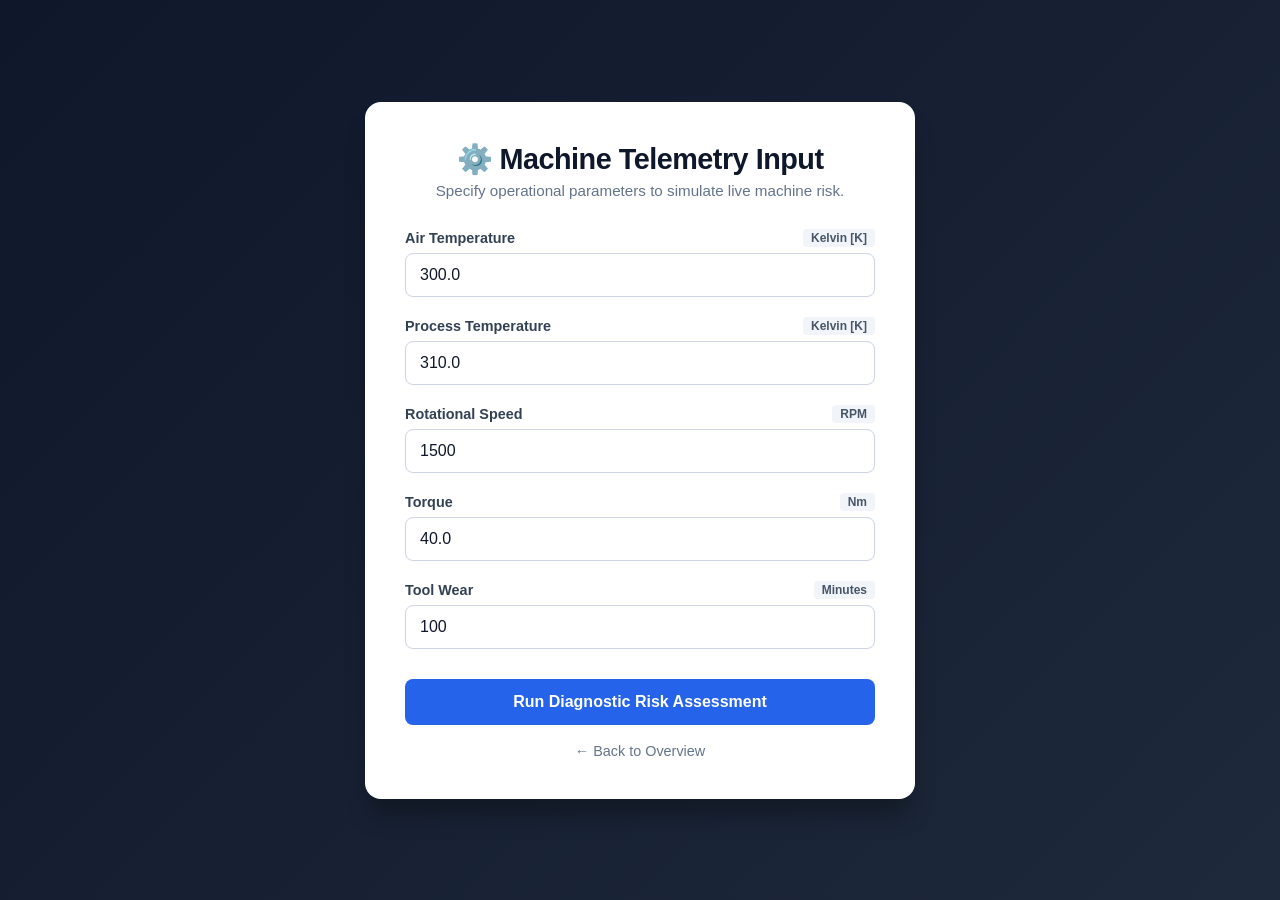
==== website/templates/predict.html @ e2913ee7 "Upload complete Predictive Maintenance project including Labs 1-12 and web app" ====
<!DOCTYPE html>
<html lang="en">
<head>
    <meta charset="UTF-8">
    <meta name="viewport" content="width=device-width, initial-scale=1.0">
    <title>Telemetry Assessment - Predictive Maintenance</title>
    <style>
        * { box-sizing: border-box; margin: 0; padding: 0; font-family: 'Inter', -apple-system, BlinkMacSystemFont, 'Segoe UI', Roboto, sans-serif; }
        body { background: linear-gradient(135deg, #0f172a 0%, #1e293b 100%); color: #f8fafc; min-height: 100vh; display: flex; justify-content: center; align-items: center; padding: 30px 20px; }
        .container { background: #ffffff; color: #0f172a; border-radius: 16px; width: 100%; max-width: 550px; padding: 40px; box-shadow: 0 20px 25px -5px rgba(0, 0, 0, 0.3); }
        .header { text-align: center; margin-bottom: 30px; }
        .header h2 { font-size: 1.8rem; font-weight: 700; color: #0f172a; letter-spacing: -0.5px; }
        .header p { color: #64748b; font-size: 0.95rem; margin-top: 6px; }
        .form-group { margin-bottom: 20px; }
        .label-row { display: flex; justify-content: space-between; align-items: center; margin-bottom: 6px; }
        label { font-weight: 600; font-size: 0.9rem; color: #334155; }
        .unit-badge { font-size: 0.75rem; background: #f1f5f9; color: #475569; padding: 2px 8px; border-radius: 4px; font-weight: 600; }
        input { width: 100%; padding: 12px 14px; border: 1.5px solid #cbd5e1; border-radius: 8px; font-size: 1rem; color: #0f172a; transition: border-color 0.2s ease, box-shadow 0.2s ease; outline: none; }
        input:focus { border-color: #2563eb; box-shadow: 0 0 0 3px rgba(37, 99, 235, 0.15); }
        button { background: #2563eb; color: #ffffff; border: none; padding: 14px; border-radius: 8px; width: 100%; font-size: 1rem; font-weight: 600; cursor: pointer; transition: background 0.2s ease, transform 0.1s ease; margin-top: 10px; }
        button:hover { background: #1d4ed8; transform: translateY(-1px); }
        .back-btn { display: block; text-align: center; margin-top: 18px; color: #64748b; text-decoration: none; font-size: 0.9rem; font-weight: 500; }
        .back-btn:hover { color: #2563eb; }
    </style>
</head>
<body>
    <div class="container">
        <div class="header">
            <h2>⚙️ Machine Telemetry Input</h2>
            <p>Specify operational parameters to simulate live machine risk.</p>
        </div>
        <form action="/predict" method="POST">
            <div class="form-group">
                <div class="label-row">
                    <label>Air Temperature</label>
                    <span class="unit-badge">Kelvin [K]</span>
                </div>
                <input type="number" step="0.1" name="air_temp" value="300.0" required>
            </div>
            <div class="form-group">
                <div class="label-row">
                    <label>Process Temperature</label>
                    <span class="unit-badge">Kelvin [K]</span>
                </div>
                <input type="number" step="0.1" name="proc_temp" value="310.0" required>
            </div>
            <div class="form-group">
                <div class="label-row">
                    <label>Rotational Speed</label>
                    <span class="unit-badge">RPM</span>
                </div>
                <input type="number" step="1" name="speed" value="1500" required>
            </div>
            <div class="form-group">
                <div class="label-row">
                    <label>Torque</label>
                    <span class="unit-badge">Nm</span>
                </div>
                <input type="number" step="0.1" name="torque" value="40.0" required>
            </div>
            <div class="form-group">
                <div class="label-row">
                    <label>Tool Wear</label>
                    <span class="unit-badge">Minutes</span>
                </div>
                <input type="number" step="1" name="tool_wear" value="100" required>
            </div>
            <button type="submit">Run Diagnostic Risk Assessment</button>
        </form>
        <a href="/" class="back-btn">← Back to Overview</a>
    </div>
</body>
</html>
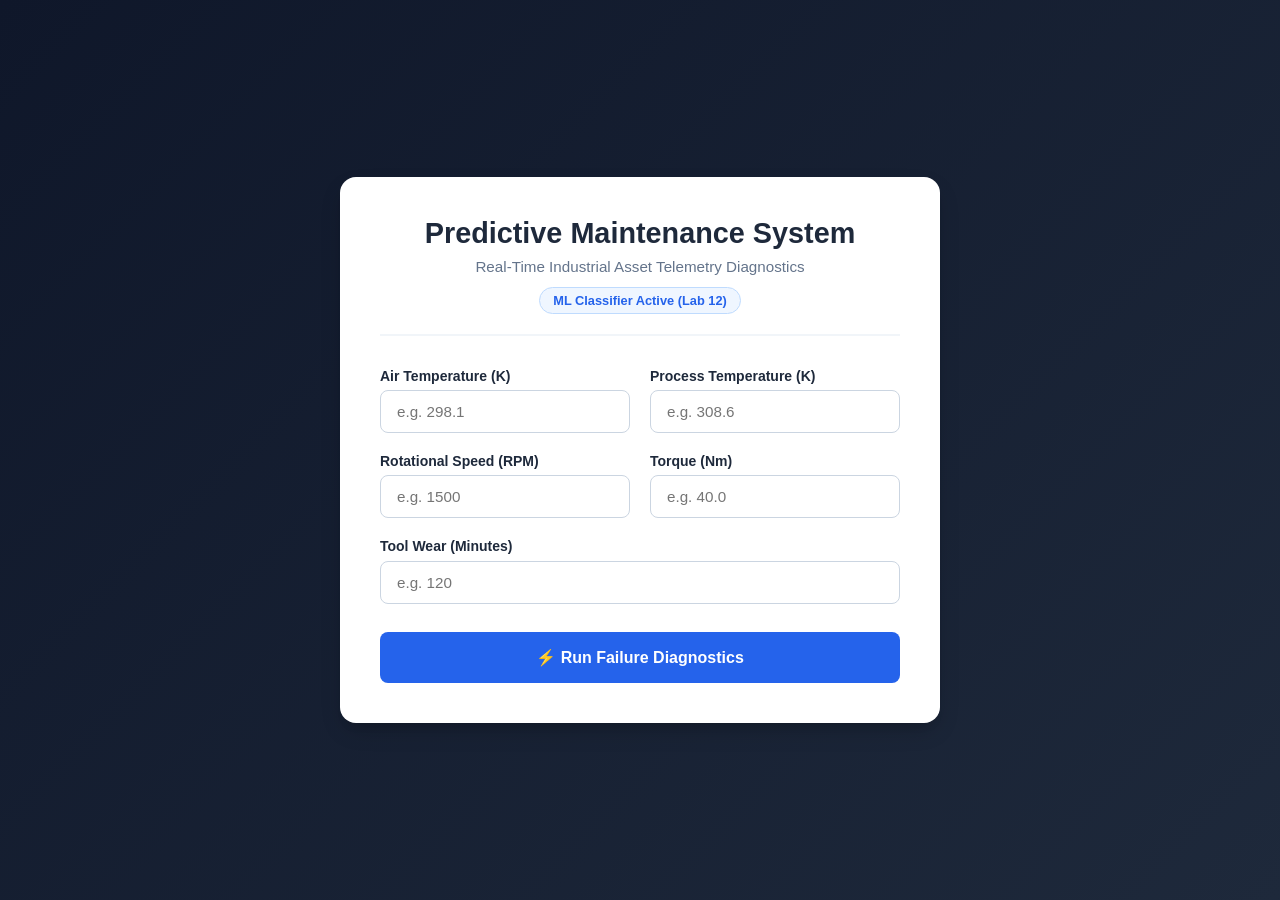
==== commit cd29227c: "updates" ====
--- a/website/templates/predict.html
+++ b/website/templates/predict.html
@@ -1,73 +1,170 @@
 <!DOCTYPE html>
 <html lang="en">
 <head>
-    <meta charset="UTF-8">
-    <meta name="viewport" content="width=device-width, initial-scale=1.0">
-    <title>Telemetry Assessment - Predictive Maintenance</title>
-    <style>
-        * { box-sizing: border-box; margin: 0; padding: 0; font-family: 'Inter', -apple-system, BlinkMacSystemFont, 'Segoe UI', Roboto, sans-serif; }
-        body { background: linear-gradient(135deg, #0f172a 0%, #1e293b 100%); color: #f8fafc; min-height: 100vh; display: flex; justify-content: center; align-items: center; padding: 30px 20px; }
-        .container { background: #ffffff; color: #0f172a; border-radius: 16px; width: 100%; max-width: 550px; padding: 40px; box-shadow: 0 20px 25px -5px rgba(0, 0, 0, 0.3); }
-        .header { text-align: center; margin-bottom: 30px; }
-        .header h2 { font-size: 1.8rem; font-weight: 700; color: #0f172a; letter-spacing: -0.5px; }
-        .header p { color: #64748b; font-size: 0.95rem; margin-top: 6px; }
-        .form-group { margin-bottom: 20px; }
-        .label-row { display: flex; justify-content: space-between; align-items: center; margin-bottom: 6px; }
-        label { font-weight: 600; font-size: 0.9rem; color: #334155; }
-        .unit-badge { font-size: 0.75rem; background: #f1f5f9; color: #475569; padding: 2px 8px; border-radius: 4px; font-weight: 600; }
-        input { width: 100%; padding: 12px 14px; border: 1.5px solid #cbd5e1; border-radius: 8px; font-size: 1rem; color: #0f172a; transition: border-color 0.2s ease, box-shadow 0.2s ease; outline: none; }
-        input:focus { border-color: #2563eb; box-shadow: 0 0 0 3px rgba(37, 99, 235, 0.15); }
-        button { background: #2563eb; color: #ffffff; border: none; padding: 14px; border-radius: 8px; width: 100%; font-size: 1rem; font-weight: 600; cursor: pointer; transition: background 0.2s ease, transform 0.1s ease; margin-top: 10px; }
-        button:hover { background: #1d4ed8; transform: translateY(-1px); }
-        .back-btn { display: block; text-align: center; margin-top: 18px; color: #64748b; text-decoration: none; font-size: 0.9rem; font-weight: 500; }
-        .back-btn:hover { color: #2563eb; }
-    </style>
+  <meta charset="UTF-8">
+  <meta name="viewport" content="width=device-width, initial-scale=1.0">
+  <title>Predictive Maintenance System</title>
+  <style>
+    :root {
+      --primary: #1e293b;
+      --accent: #2563eb;
+      --accent-hover: #1d4ed8;
+      --bg-gradient: linear-gradient(135deg, #0f172a 0%, #1e293b 100%);
+      --card-bg: #ffffff;
+      --text-main: #334155;
+      --text-muted: #64748b;
+      --shadow: 0 10px 25px -5px rgba(0, 0, 0, 0.2), 0 8px 10px -6px rgba(0, 0, 0, 0.1);
+    }
+
+    * {
+      box-sizing: border-box;
+      font-family: 'Segoe UI', Roboto, Helvetica, Arial, sans-serif;
+    }
+
+    body {
+      background: var(--bg-gradient);
+      min-height: 100vh;
+      margin: 0;
+      display: flex;
+      justify-content: center;
+      align-items: center;
+      padding: 1rem;
+    }
+
+    .container {
+      width: 100%;
+      max-width: 600px;
+      background: var(--card-bg);
+      border-radius: 16px;
+      box-shadow: var(--shadow);
+      padding: 2.5rem;
+    }
+
+    .header {
+      text-align: center;
+      margin-bottom: 2rem;
+      border-bottom: 2px solid #f1f5f9;
+      padding-bottom: 1.25rem;
+    }
+
+    .header h1 {
+      font-size: 1.8rem;
+      font-weight: 700;
+      color: var(--primary);
+      margin: 0 0 0.5rem 0;
+    }
+
+    .header p {
+      color: var(--text-muted);
+      font-size: 0.95rem;
+      margin: 0 0 0.75rem 0;
+    }
+
+    .badge {
+      display: inline-block;
+      padding: 0.3rem 0.8rem;
+      border-radius: 9999px;
+      font-size: 0.8rem;
+      font-weight: 600;
+      background: #eff6ff;
+      color: var(--accent);
+      border: 1px solid #bfdbfe;
+    }
+
+    .form-grid {
+      display: grid;
+      grid-template-columns: 1fr 1fr;
+      gap: 1.25rem;
+    }
+
+    .form-group {
+      display: flex;
+      flex-direction: column;
+    }
+
+    .form-group.full-width {
+      grid-column: span 2;
+    }
+
+    label {
+      font-size: 0.875rem;
+      font-weight: 600;
+      color: var(--primary);
+      margin-bottom: 0.4rem;
+    }
+
+    input {
+      padding: 0.75rem 1rem;
+      border: 1.5px solid #cbd5e1;
+      border-radius: 8px;
+      font-size: 0.95rem;
+      transition: all 0.2s ease;
+      width: 100%;
+    }
+
+    input:focus {
+      outline: none;
+      border-color: var(--accent);
+      box-shadow: 0 0 0 3px rgba(37, 99, 235, 0.15);
+    }
+
+    .btn-submit {
+      grid-column: span 2;
+      background: var(--accent);
+      color: white;
+      border: none;
+      padding: 1rem;
+      border-radius: 8px;
+      font-size: 1rem;
+      font-weight: 600;
+      cursor: pointer;
+      transition: background 0.2s ease;
+      margin-top: 0.5rem;
+    }
+
+    .btn-submit:hover {
+      background: var(--accent-hover);
+    }
+  </style>
 </head>
 <body>
-    <div class="container">
-        <div class="header">
-            <h2>⚙️ Machine Telemetry Input</h2>
-            <p>Specify operational parameters to simulate live machine risk.</p>
-        </div>
-        <form action="/predict" method="POST">
-            <div class="form-group">
-                <div class="label-row">
-                    <label>Air Temperature</label>
-                    <span class="unit-badge">Kelvin [K]</span>
-                </div>
-                <input type="number" step="0.1" name="air_temp" value="300.0" required>
-            </div>
-            <div class="form-group">
-                <div class="label-row">
-                    <label>Process Temperature</label>
-                    <span class="unit-badge">Kelvin [K]</span>
-                </div>
-                <input type="number" step="0.1" name="proc_temp" value="310.0" required>
-            </div>
-            <div class="form-group">
-                <div class="label-row">
-                    <label>Rotational Speed</label>
-                    <span class="unit-badge">RPM</span>
-                </div>
-                <input type="number" step="1" name="speed" value="1500" required>
-            </div>
-            <div class="form-group">
-                <div class="label-row">
-                    <label>Torque</label>
-                    <span class="unit-badge">Nm</span>
-                </div>
-                <input type="number" step="0.1" name="torque" value="40.0" required>
-            </div>
-            <div class="form-group">
-                <div class="label-row">
-                    <label>Tool Wear</label>
-                    <span class="unit-badge">Minutes</span>
-                </div>
-                <input type="number" step="1" name="tool_wear" value="100" required>
-            </div>
-            <button type="submit">Run Diagnostic Risk Assessment</button>
-        </form>
-        <a href="/" class="back-btn">← Back to Overview</a>
+
+  <div class="container">
+    <div class="header">
+      <h1>Predictive Maintenance System</h1>
+      <p>Real-Time Industrial Asset Telemetry Diagnostics</p>
+      <span class="badge">ML Classifier Active (Lab 12)</span>
     </div>
+
+    <form action="/predict" method="POST" class="form-grid">
+      <div class="form-group">
+        <label for="air_temp">Air Temperature (K)</label>
+        <input type="number" step="0.1" name="air_temp" id="air_temp" placeholder="e.g. 298.1" required>
+      </div>
+
+      <div class="form-group">
+        <label for="process_temp">Process Temperature (K)</label>
+        <input type="number" step="0.1" name="process_temp" id="process_temp" placeholder="e.g. 308.6" required>
+      </div>
+
+      <div class="form-group">
+        <label for="rotational_speed">Rotational Speed (RPM)</label>
+        <input type="number" name="rotational_speed" id="rotational_speed" placeholder="e.g. 1500" required>
+      </div>
+
+      <div class="form-group">
+        <label for="torque">Torque (Nm)</label>
+        <input type="number" step="0.1" name="torque" id="torque" placeholder="e.g. 40.0" required>
+      </div>
+
+      <div class="form-group full-width">
+        <label for="tool_wear">Tool Wear (Minutes)</label>
+        <input type="number" name="tool_wear" id="tool_wear" placeholder="e.g. 120" required>
+      </div>
+
+      <button type="submit" class="btn-submit">⚡ Run Failure Diagnostics</button>
+    </form>
+  </div>
+
 </body>
 </html>
